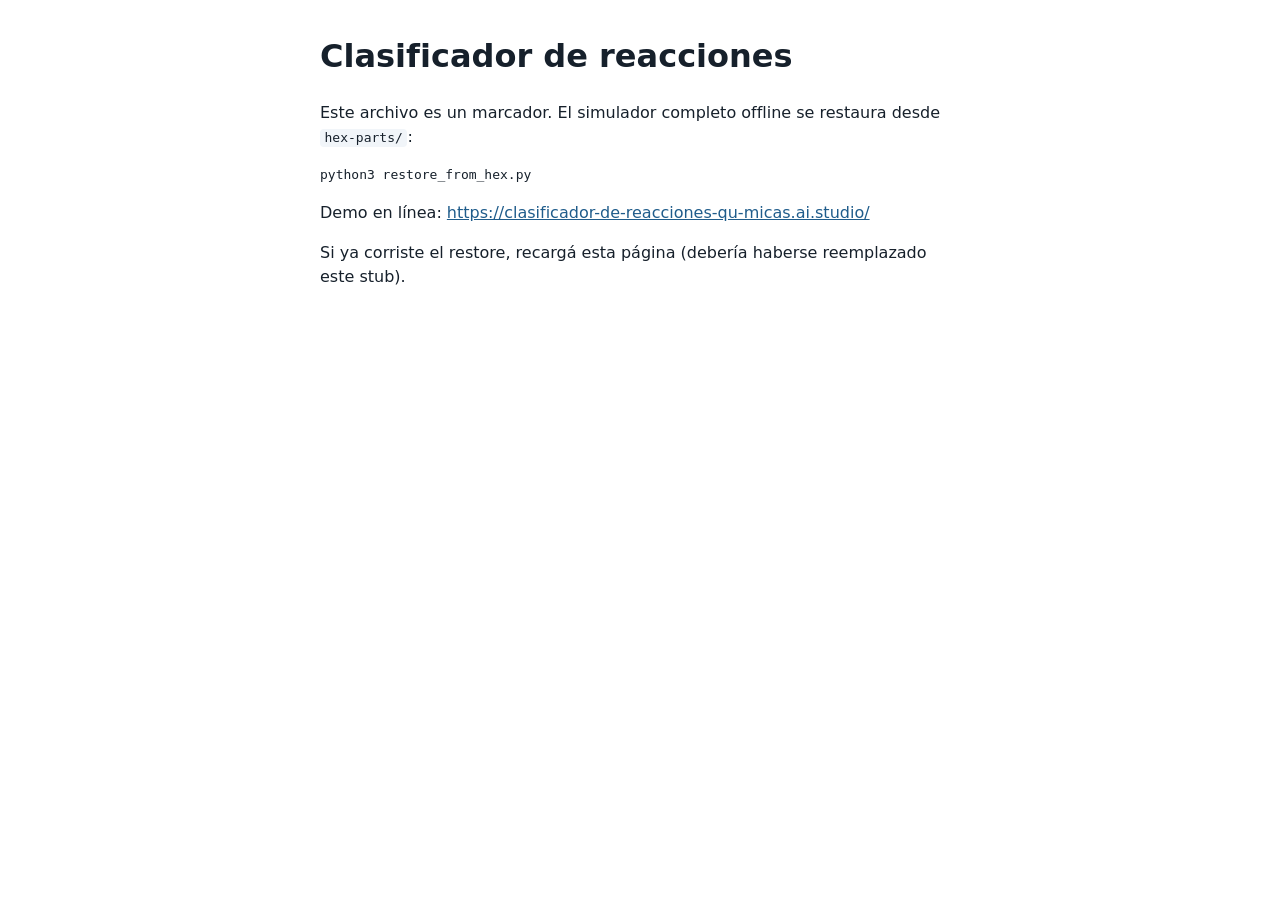
==== clasificador/index.html @ 6ce6cce1 "Add placeholder HTML for velocidad/equilibrio/clasificador (restore from hex-parts)" ====
<!DOCTYPE html>
<html lang="es">
<head>
  <meta charset="UTF-8">
  <meta name="viewport" content="width=device-width, initial-scale=1.0">
  <title>Clasificador de reacciones — cargando…</title>
  <style>
    body { font-family: system-ui, sans-serif; max-width: 40rem; margin: 2rem auto; padding: 0 1rem; line-height: 1.5; color: #16202B; }
    code { background: #F1F5F9; padding: 0.1em 0.35em; border-radius: 4px; }
    a { color: #1F5C8B; }
  </style>
</head>
<body>
  <h1>Clasificador de reacciones</h1>
  <p>Este archivo es un marcador. El simulador completo offline se restaura desde <code>hex-parts/</code>:</p>
  <pre>python3 restore_from_hex.py</pre>
  <p>Demo en línea: <a href="https://clasificador-de-reacciones-qu-micas.ai.studio/">https://clasificador-de-reacciones-qu-micas.ai.studio/</a></p>
  <p>Si ya corriste el restore, recargá esta página (debería haberse reemplazado este stub).</p>
</body>
</html>
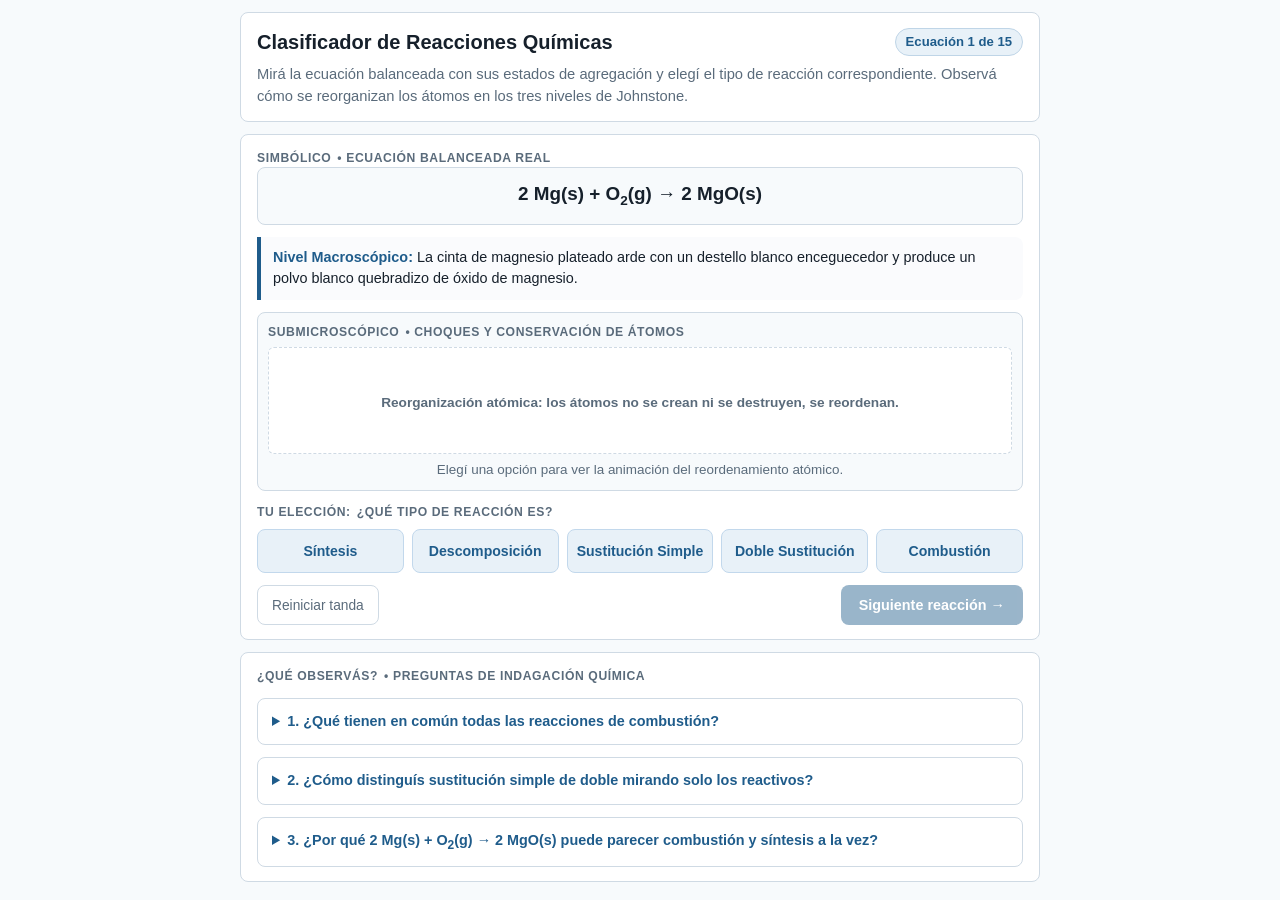
==== commit ca91adf5: "Restore production HTML/JS from hex-parts (AI Studio export)" ====
--- a/clasificador/index.html
+++ b/clasificador/index.html
@@ -1,20 +1,672 @@
 <!DOCTYPE html>
-<html lang="es">
+<html lang="es-AR">
 <head>
   <meta charset="UTF-8">
   <meta name="viewport" content="width=device-width, initial-scale=1.0">
-  <title>Clasificador de reacciones — cargando…</title>
+  <title>Clasificador de Reacciones Químicas - Simulador Educativo</title>
+  <meta name="description" content="Simulador educativo de química para clasificar reacciones integrando los tres niveles de Johnstone: macro, submicro y simbólico.">
   <style>
-    body { font-family: system-ui, sans-serif; max-width: 40rem; margin: 2rem auto; padding: 0 1rem; line-height: 1.5; color: #16202B; }
-    code { background: #F1F5F9; padding: 0.1em 0.35em; border-radius: 4px; }
-    a { color: #1F5C8B; }
+    :root {
+      --bg: #F7FAFC; --panel: #FFFFFF; --border: #CFDAE4; --text: #16202B; --secondary: #5A6B7B;
+      --correct-text: #1B7A4B; --correct-bg: #E6F4EC; --warning-text: #8A5A00; --warning-bg: #FDF3E0;
+      --interactive-text: #1F5C8B; --interactive-bg: #E8F1F8; --radius: 8px;
+    }
+    * { box-sizing: border-box; margin: 0; padding: 0; }
+    body {
+      font-family: -apple-system, BlinkMacSystemFont, "Segoe UI", Roboto, Helvetica, Arial, sans-serif;
+      background-color: var(--bg); color: var(--text); line-height: 1.5; padding: 12px 8px;
+      display: flex; justify-content: center; overflow-x: hidden;
+    }
+    .container { width: 100%; max-width: 800px; display: flex; flex-direction: column; gap: 12px; }
+    header {
+      background: var(--panel); border: 1px solid var(--border); border-radius: var(--radius);
+      padding: 14px 16px; display: flex; flex-direction: column; gap: 6px;
+    }
+    .header-top { display: flex; justify-content: space-between; align-items: center; flex-wrap: wrap; gap: 8px; }
+    h1 { font-size: 1.25rem; font-weight: 700; color: var(--text); }
+    .badge-progress {
+      background: var(--interactive-bg);
+      color: var(--interactive-text);
+      font-size: 0.82rem;
+      font-weight: 600;
+      padding: 3px 10px;
+      border-radius: 16px;
+      border: 1px solid #BFD5E7;
+    }
+    p.lead { color: var(--secondary); font-size: 0.92rem; }
+    .card {
+      background: var(--panel);
+      border: 1px solid var(--border);
+      border-radius: var(--radius);
+      padding: 14px 16px;
+      display: flex;
+      flex-direction: column;
+      gap: 12px;
+    }
+    .section-label {
+      font-size: 0.76rem;
+      text-transform: uppercase;
+      letter-spacing: 0.05em;
+      font-weight: 700;
+      color: var(--secondary);
+      display: flex;
+      align-items: center;
+      gap: 6px;
+    }
+    .equation-box {
+      background: var(--bg);
+      border: 1px solid var(--border);
+      border-radius: var(--radius);
+      padding: 12px;
+      text-align: center;
+      font-size: 1.18rem;
+      font-weight: 600;
+      overflow-x: auto;
+      white-space: nowrap;
+    }
+    .equation-box sub { font-size: 0.72em; }
+    .macro-box {
+      background: #FAFBFD;
+      border-left: 4px solid var(--interactive-text);
+      padding: 10px 12px;
+      border-radius: 0 var(--radius) var(--radius) 0;
+      font-size: 0.9rem;
+    }
+    .macro-box strong { color: var(--interactive-text); }
+    .submicro-container {
+      background: var(--bg);
+      border: 1px solid var(--border);
+      border-radius: var(--radius);
+      padding: 10px;
+      display: flex;
+      flex-direction: column;
+      gap: 6px;
+    }
+    .animation-stage {
+      width: 100%;
+      min-height: 100px;
+      background: #FFFFFF;
+      border: 1px dashed var(--border);
+      border-radius: 6px;
+      display: flex;
+      align-items: center;
+      justify-content: center;
+      overflow: hidden;
+    }
+    svg.diagram { width: 100%; height: auto; max-height: 105px; display: block; }
+    .anim-caption { font-size: 0.84rem; color: var(--secondary); text-align: center; min-height: 20px; }
+    .options-grid {
+      display: grid;
+      grid-template-columns: repeat(auto-fit, minmax(130px, 1fr));
+      gap: 8px;
+    }
+    button.opt-btn {
+      background: var(--interactive-bg);
+      color: var(--interactive-text);
+      border: 1px solid #C2D8EC;
+      padding: 10px 6px;
+      border-radius: var(--radius);
+      font-size: 0.88rem;
+      font-weight: 600;
+      cursor: pointer;
+      text-align: center;
+      transition: background 0.15s, border-color 0.15s;
+      min-height: 44px;
+    }
+    button.opt-btn:hover:not(:disabled) { background: #D8E7F4; border-color: var(--interactive-text); }
+    button.opt-btn:focus-visible { outline: 2px solid var(--interactive-text); outline-offset: 2px; }
+    button.opt-btn:disabled { cursor: not-allowed; opacity: 0.75; }
+    button.opt-btn.correct-choice {
+      background: var(--correct-bg) !important;
+      color: var(--correct-text) !important;
+      border-color: #A3D8B8 !important;
+    }
+    button.opt-btn.wrong-choice {
+      background: var(--warning-bg) !important;
+      color: var(--warning-text) !important;
+      border-color: #E6C88D !important;
+    }
+    .feedback-panel {
+      padding: 12px 14px;
+      border-radius: var(--radius);
+      display: flex;
+      flex-direction: column;
+      gap: 6px;
+      font-size: 0.9rem;
+    }
+    .feedback-panel.success { background: var(--correct-bg); border: 1px solid #BCE3CB; color: #0E5231; }
+    .feedback-panel.warning { background: var(--warning-bg); border: 1px solid #F6DDA8; color: #613F00; }
+    .actions-bar {
+      display: flex;
+      justify-content: space-between;
+      align-items: center;
+      flex-wrap: wrap;
+      gap: 8px;
+    }
+    .btn-secondary {
+      background: transparent;
+      color: var(--secondary);
+      border: 1px solid var(--border);
+      padding: 8px 14px;
+      border-radius: var(--radius);
+      font-size: 0.86rem;
+      cursor: pointer;
+      font-weight: 500;
+      min-height: 40px;
+    }
+    .btn-secondary:hover:not(:disabled) { background: var(--bg); color: var(--text); }
+    .btn-secondary:disabled { opacity: 0.45; cursor: not-allowed; }
+    .btn-primary {
+      background: var(--interactive-text);
+      color: #FFFFFF;
+      border: none;
+      padding: 9px 18px;
+      border-radius: var(--radius);
+      font-size: 0.9rem;
+      font-weight: 600;
+      cursor: pointer;
+      min-height: 40px;
+    }
+    .btn-primary:hover:not(:disabled) { opacity: 0.92; }
+    .btn-primary:disabled { opacity: 0.45; cursor: not-allowed; }
+    details.question-box {
+      border: 1px solid var(--border);
+      border-radius: var(--radius);
+      background: var(--panel);
+      padding: 12px 14px;
+      font-size: 0.9rem;
+    }
+    details.question-box[open] { background: #FAFCFE; border-color: #BFD5E7; }
+    summary.question-title { font-weight: 600; color: var(--interactive-text); cursor: pointer; user-select: none; }
+    .question-answer {
+      margin-top: 8px;
+      color: var(--text);
+      line-height: 1.5;
+      font-size: 0.88rem;
+      border-top: 1px solid var(--border);
+      padding-top: 8px;
+    }
+    .summary-card { text-align: center; gap: 14px; }
+    .summary-grid {
+      display: grid;
+      grid-template-columns: repeat(auto-fit, minmax(120px, 1fr));
+      gap: 8px;
+      margin: 6px 0;
+    }
+    .summary-item {
+      background: var(--bg);
+      border: 1px solid var(--border);
+      padding: 10px;
+      border-radius: var(--radius);
+      display: flex;
+      flex-direction: column;
+      gap: 2px;
+    }
+    .summary-item .cat-name { font-size: 0.8rem; font-weight: 600; color: var(--secondary); }
+    .summary-item .cat-score { font-size: 1.2rem; font-weight: 700; color: var(--text); }
+    .hidden { display: none !important; }
+    @media (max-width: 480px) {
+      body { padding: 8px 4px; }
+      .card, header { padding: 12px 10px; }
+      .options-grid { grid-template-columns: 1fr 1fr; }
+      .options-grid button:nth-child(5) { grid-column: span 2; }
+      .equation-box { font-size: 1.05rem; padding: 10px 6px; }
+    }
   </style>
 </head>
 <body>
-  <h1>Clasificador de reacciones</h1>
-  <p>Este archivo es un marcador. El simulador completo offline se restaura desde <code>hex-parts/</code>:</p>
-  <pre>python3 restore_from_hex.py</pre>
-  <p>Demo en línea: <a href="https://clasificador-de-reacciones-qu-micas.ai.studio/">https://clasificador-de-reacciones-qu-micas.ai.studio/</a></p>
-  <p>Si ya corriste el restore, recargá esta página (debería haberse reemplazado este stub).</p>
+
+<main class="container">
+  <header>
+    <div class="header-top">
+      <h1>Clasificador de Reacciones Químicas</h1>
+      <span id="progress-badge" class="badge-progress" aria-live="polite">Ecuación 1 de 15</span>
+    </div>
+    <p class="lead">
+      Mirá la ecuación balanceada con sus estados de agregación y elegí el tipo de reacción correspondiente. Observá cómo se reorganizan los átomos en los tres niveles de Johnstone.
+    </p>
+  </header>
+
+  <section id="game-section" class="card" aria-labelledby="symbolic-title">
+    <div>
+      <div id="symbolic-title" class="section-label"><span>Simbólico</span> &bull; Ecuación balanceada real</div>
+      <div id="equation-display" class="equation-box" aria-live="polite"></div>
+    </div>
+
+    <div class="macro-box" id="macro-container">
+      <strong>Nivel Macroscópico:</strong> <span id="macro-text">Cargando observación...</span>
+    </div>
+
+    <div class="submicro-container">
+      <div class="section-label"><span>Submicroscópico</span> &bull; Choques y conservación de átomos</div>
+      <div class="animation-stage" id="stage-box" aria-label="Animación de choque y reagrupación atómica">
+        <svg id="animation-svg" class="diagram" viewBox="0 0 520 100" role="img"></svg>
+      </div>
+      <div id="anim-caption" class="anim-caption">Elegí una opción para ver la animación del reordenamiento atómico.</div>
+    </div>
+
+    <div>
+      <div class="section-label" style="margin-bottom: 8px;"><span>Tu elección:</span> ¿Qué tipo de reacción es?</div>
+      <div class="options-grid" role="group" aria-label="Tipos de reacciones químicas">
+        <button type="button" class="opt-btn" data-type="sintesis" aria-label="Clasificar como Síntesis">Síntesis</button>
+        <button type="button" class="opt-btn" data-type="descomposicion" aria-label="Clasificar como Descomposición">Descomposición</button>
+        <button type="button" class="opt-btn" data-type="sust_simple" aria-label="Clasificar como Sustitución Simple">Sustitución Simple</button>
+        <button type="button" class="opt-btn" data-type="doble_sust" aria-label="Clasificar como Doble Sustitución">Doble Sustitución</button>
+        <button type="button" class="opt-btn" data-type="combustion" aria-label="Clasificar como Combustión">Combustión</button>
+      </div>
+    </div>
+
+    <div id="feedback-box" class="feedback-panel hidden" aria-live="polite"></div>
+
+    <div class="actions-bar">
+      <button type="button" id="btn-restart" class="btn-secondary" aria-label="Reiniciar tanda">Reiniciar tanda</button>
+      <div style="display: flex; gap: 8px;">
+        <button type="button" id="btn-replay" class="btn-secondary hidden" aria-label="Repetir animación">Repetir animación</button>
+        <button type="button" id="btn-next" class="btn-primary" disabled aria-label="Avanzar a la siguiente reacción">Siguiente reacción &rarr;</button>
+      </div>
+    </div>
+  </section>
+
+  <section id="summary-section" class="card summary-card hidden" aria-labelledby="summary-title">
+    <h2 id="summary-title" style="font-size: 1.2rem; font-weight: 700;">Ronda completada</h2>
+    <p class="lead">
+      Mirá el resumen de aciertos por cada tipo de reacción. En todas las transformaciones se conservaron los átomos en cantidad y tipo.
+    </p>
+    <div class="summary-grid" id="summary-metrics"></div>
+    <p style="font-size: 0.88rem; color: var(--secondary);">Sin tiempos ni presiones: podés reiniciar para ejercitar con una secuencia aleatoria nueva.</p>
+    <div style="margin-top: 6px;">
+      <button type="button" id="btn-restart-final" class="btn-primary" aria-label="Comenzar otra tanda">Comenzar nueva tanda</button>
+    </div>
+  </section>
+
+  <section class="card" aria-labelledby="questions-panel-title">
+    <div class="section-label" id="questions-panel-title"><span>¿Qué observás?</span> &bull; Preguntas de indagación química</div>
+
+    <details class="question-box">
+      <summary class="question-title">1. ¿Qué tienen en común todas las reacciones de combustión?</summary>
+      <div class="question-answer">
+        En todas las combustiones completas de sustancias orgánicas interviene un combustible y oxígeno gaseoso (O<sub>2</sub>) como comburente. Los productos formados son siempre dióxido de carbono (CO<sub>2</sub>) y vapor de agua (H<sub>2</sub>O), acompañados por una fuerte liberación de energía térmica y lumínica (llama). Cada átomo de C, H y O de los reactivos se conserva rigurosamente en los productos.
+      </div>
+    </details>
+
+    <details class="question-box">
+      <summary class="question-title">2. ¿Cómo distinguís sustitución simple de doble mirando solo los reactivos?</summary>
+      <div class="question-answer">
+        Observá exclusivamente a la izquierda de la flecha:
+        <br>&bull; En la <strong>sustitución simple</strong> tenés <em>un elemento libre</em> (como Zn, Mg o Fe metálico elemental) junto a <em>un compuesto</em> acuoso.
+        <br>&bull; En la <strong>doble sustitución</strong> tenés <em>dos compuestos</em> iniciales (generalmente sales, ácidos o bases iónicas) que intercambian mutuamente sus iones. No hay sustancias elementales libres entre los reactivos.
+      </div>
+    </details>
+
+    <details class="question-box">
+      <summary class="question-title">3. ¿Por qué 2 Mg(s) + O<sub>2</sub>(g) &rarr; 2 MgO(s) puede parecer combustión y síntesis a la vez?</summary>
+      <div class="question-answer">
+        ¡Excelente observación!
+        <br>&bull; Estructuralmente es una <strong>síntesis</strong> porque dos sustancias simples se unen para originar <em>un único producto</em>: óxido de magnesio (red cristalina constituida por unidades de fórmula iónicas Mg<sup>2+</sup> y O<sup>2-</sup>, no por moléculas).
+        <br>&bull; A nivel fenoménico macroscópico arde vigorosamente con el oxígeno liberando un destello cegador y calor, semejante a una combustión. En el programa de secundaria se clasifica primordialmente como síntesis por responder al esquema A + B &rarr; AB.
+      </div>
+    </details>
+  </section>
+</main>
+
+<script>
+  /* Base de datos de 15 reacciones reales verificadas (3 por cada tipo) */
+  const REACCIONES = [
+    // Síntesis
+    { id: 1, tipo: 'sintesis', nombreTipo: 'Síntesis', ecuacionHtml: '2 Mg(s) + O<sub>2</sub>(g) &rarr; 2 MgO(s)', macro: 'La cinta de magnesio plateado arde con un destello blanco enceguecedor y produce un polvo blanco quebradizo de óxido de magnesio.', pista: 'Dos sustancias simples se combinan para originar un único producto compuesto (unidades de fórmula MgO).', esquema: 'A + B &rarr; AB', bloques: { tipo: 'sintesis', a: 'Mg', b: 'O', ab: 'MgO', colA: '#1F5C8B', colB: '#D97706' } },
+    { id: 2, tipo: 'sintesis', nombreTipo: 'Síntesis', ecuacionHtml: 'N<sub>2</sub>(g) + 3 H<sub>2</sub>(g) &rarr; 2 NH<sub>3</sub>(g)', macro: 'Dos gases inodoros e incoloros se combinan a alta presión y temperatura sobre hierro metálico para formar amoníaco con olor picante.', pista: 'Dos elementos moleculares gaseosos se integran dando un único producto gaseoso.', esquema: 'A + B &rarr; AB', bloques: { tipo: 'sintesis', a: 'N', b: 'H', ab: 'NH3', colA: '#1F5C8B', colB: '#1B7A4B' } },
+    { id: 3, tipo: 'sintesis', nombreTipo: 'Síntesis', ecuacionHtml: '2 H<sub>2</sub>(g) + O<sub>2</sub>(g) &rarr; 2 H<sub>2</sub>O(l)', macro: 'Gases incoloros que detonan con una chispa liberando calor y condensando gotas de agua líquida.', pista: 'Dos sustancias elementales se unen para constituir una sola sustancia compuesta líquida.', esquema: 'A + B &rarr; AB', bloques: { tipo: 'sintesis', a: 'H', b: 'O', ab: 'H2O', colA: '#1B7A4B', colB: '#D97706' } },
+    // Descomposición
+    { id: 4, tipo: 'descomposicion', nombreTipo: 'Descomposición', ecuacionHtml: 'CaCO<sub>3</sub>(s) &rarr; CaO(s) + CO<sub>2</sub>(g)', macro: 'Piedra caliza sólida que al calentarse intensamente en horno desprende dióxido de carbono gaseoso y deja cal viva sólida.', pista: 'Un solo compuesto inicial se desdobla por acción del calor en dos sustancias más simples.', esquema: 'AB &rarr; A + B', bloques: { tipo: 'descomposicion', ab: 'CaCO3', a: 'CaO', b: 'CO2', colA: '#5A6B7B', colB: '#7C3AED' } },
+    { id: 5, tipo: 'descomposicion', nombreTipo: 'Descomposición', ecuacionHtml: '2 H<sub>2</sub>O<sub>2</sub>(ac) &rarr; 2 H<sub>2</sub>O(l) + O<sub>2</sub>(g)', macro: 'El agua oxigenada líquida efervesce rápidamente ante una pizca de catalizador, desprendiendo burbujas continuas de oxígeno.', pista: 'Un único compuesto reactivo se escinde produciendo agua líquida y oxígeno gaseoso libre.', esquema: 'AB &rarr; A + B', bloques: { tipo: 'descomposicion', ab: 'H2O2', a: 'H2O', b: 'O2', colA: '#1F5C8B', colB: '#D97706' } },
+    { id: 6, tipo: 'descomposicion', nombreTipo: 'Descomposición', ecuacionHtml: '2 KClO<sub>3</sub>(s) &rarr; 2 KCl(s) + 3 O<sub>2</sub>(g)', macro: 'Cristales blancos que al calentarse funden y liberan abundante gas oxígeno capaz de reavivar una astilla al rojo.', pista: 'Una sal oxigenada ternaria única se fragmenta en una sal binaria sólida y gas diatómico.', esquema: 'AB &rarr; A + B', bloques: { tipo: 'descomposicion', ab: 'KClO3', a: 'KCl', b: 'O2', colA: '#1B7A4B', colB: '#D97706' } },
+    // Sustitución simple
+    { id: 7, tipo: 'sust_simple', nombreTipo: 'Sustitución Simple', ecuacionHtml: 'Zn(s) + CuSO<sub>4</sub>(ac) &rarr; ZnSO<sub>4</sub>(ac) + Cu(s)', macro: 'La solución azul de cobre se aclara gradualmente mientras la placa de cinc se recubre de una capa de cobre metálico rojizo.', pista: 'El cinc metálico más activo en la serie electroquímica desplaza al catión cobre de su sal.', esquema: 'A + BC &rarr; AC + B', bloques: { tipo: 'sust_simple', a: 'Zn', b: 'Cu', c: 'SO4', colA: '#1F5C8B', colB: '#B45309', colC: '#0D9488' } },
+    { id: 8, tipo: 'sust_simple', nombreTipo: 'Sustitución Simple', ecuacionHtml: 'Mg(s) + 2 HCl(ac) &rarr; MgCl<sub>2</sub>(ac) + H<sub>2</sub>(g)', macro: 'La tira de magnesio se disuelve de inmediato con fuerte efervescencia de hidrógeno gaseoso y calentamiento del tubo.', pista: 'Un metal activo libre desplaza al hidrógeno del ácido clorhídrico liberándolo como gas H2.', esquema: 'A + BC &rarr; AC + B', bloques: { tipo: 'sust_simple', a: 'Mg', b: 'H', c: 'Cl', colA: '#1F5C8B', colB: '#1B7A4B', colC: '#D97706' } },
+    { id: 9, tipo: 'sust_simple', nombreTipo: 'Sustitución Simple', ecuacionHtml: 'Fe(s) + CuSO<sub>4</sub>(ac) &rarr; FeSO<sub>4</sub>(ac) + Cu(s)', macro: 'Un clavo de hierro sumergido en solución azulada se recubre rápidamente de cobre rojizo y el líquido toma un tinte verdoso.', pista: 'El hierro elemental desplaza al ion cobre de la solución acuosa porque el Fe es más activo que el Cu.', esquema: 'A + BC &rarr; AC + B', bloques: { tipo: 'sust_simple', a: 'Fe', b: 'Cu', c: 'SO4', colA: '#475569', colB: '#B45309', colC: '#0D9488' } },
+    // Doble sustitución
+    { id: 10, tipo: 'doble_sust', nombreTipo: 'Doble Sustitución', ecuacionHtml: 'AgNO<sub>3</sub>(ac) + NaCl(ac) &rarr; AgCl(s) + NaNO<sub>3</sub>(ac)', macro: 'Al juntar dos soluciones transparentes se forma un precipitado lechoso blanco de cloruro de plata que decanta.', pista: 'Dos compuestos iónicos disueltos intercambian aniones; precipita el compuesto insoluble AgCl.', esquema: 'AB + CD &rarr; AD + CB', bloques: { tipo: 'doble_sust', a: 'Ag', b: 'NO3', c: 'Na', d: 'Cl', colA: '#6366F1', colB: '#0EA5E9', colC: '#F59E0B', colD: '#10B981' } },
+    { id: 11, tipo: 'doble_sust', nombreTipo: 'Doble Sustitución', ecuacionHtml: 'BaCl<sub>2</sub>(ac) + Na<sub>2</sub>SO<sub>4</sub>(ac) &rarr; BaSO<sub>4</sub>(s) + 2 NaCl(ac)', macro: 'Dos líquidos incoloros forman una turbidez blanca densa instantánea de sulfato de bario insoluble.', pista: 'Dos sales intercambian sus iones formando el precipitado sólido BaSO4.', esquema: 'AB + CD &rarr; AD + CB', bloques: { tipo: 'doble_sust', a: 'Ba', b: 'Cl', c: 'Na', d: 'SO4', colA: '#8B5CF6', colB: '#10B981', colC: '#F59E0B', colD: '#EC4899' } },
+    { id: 12, tipo: 'doble_sust', nombreTipo: 'Doble Sustitución', ecuacionHtml: 'HCl(ac) + NaOH(ac) &rarr; NaCl(ac) + H<sub>2</sub>O(l)', macro: 'Neutralización ácido-base sin precipitado pero con notable aumento de temperatura en el recipiente.', pista: 'Los iones H+ y OH- intercambian sus parejas y forman agua líquida molecular muy estable.', esquema: 'AB + CD &rarr; AD + CB', bloques: { tipo: 'doble_sust', a: 'H', b: 'Cl', c: 'Na', d: 'OH', colA: '#EF4444', colB: '#10B981', colC: '#F59E0B', colD: '#3B82F6' } },
+    // Combustión
+    { id: 13, tipo: 'combustion', nombreTipo: 'Combustión', ecuacionHtml: 'C<sub>3</sub>H<sub>8</sub>(g) + 5 O<sub>2</sub>(g) &rarr; 3 CO<sub>2</sub>(g) + 4 H<sub>2</sub>O(g)', macro: 'El gas propano arde con llama azul vigorosa desprendiendo calor, dióxido de carbono y vapor de agua.', pista: 'Un hidrocarburo reacciona con O2 produciendo CO2, H2O y liberando energía térmica.', esquema: 'Combustible + O<sub>2</sub> &rarr; CO<sub>2</sub> + H<sub>2</sub>O', bloques: { tipo: 'combustion', fuel: 'C3H8', colFuel: '#1F5C8B' } },
+    { id: 14, tipo: 'combustion', nombreTipo: 'Combustión', ecuacionHtml: 'CH<sub>4</sub>(g) + 2 O<sub>2</sub>(g) &rarr; CO<sub>2</sub>(g) + 2 H<sub>2</sub>O(g)', macro: 'El gas metano de la hornalla arde en combustión completa liberando calor y empañando superficies frías con vapor.', pista: 'Un alcano se oxida totalmente con oxígeno comburente dando dióxido de carbono y agua gaseosa.', esquema: 'Combustible + O<sub>2</sub> &rarr; CO<sub>2</sub> + H<sub>2</sub>O', bloques: { tipo: 'combustion', fuel: 'CH4', colFuel: '#1F5C8B' } },
+    { id: 15, tipo: 'combustion', nombreTipo: 'Combustión', ecuacionHtml: 'C<sub>2</sub>H<sub>5</sub>OH(l) + 3 O<sub>2</sub>(g) &rarr; 2 CO<sub>2</sub>(g) + 3 H<sub>2</sub>O(g)', macro: 'El bioetanol líquido arde con llama limpia liberando calor y evaporándose por completo sin dejar cenizas.', pista: 'Un compuesto orgánico reacciona enérgicamente con dioxígeno gaseoso rindiendo CO2 y H2O.', esquema: 'Combustible + O<sub>2</sub> &rarr; CO<sub>2</sub> + H<sub>2</sub>O', bloques: { tipo: 'combustion', fuel: 'C2H5OH', colFuel: '#1F5C8B' } }
+  ];
+
+  /* Justificaciones pedagógicas al descartar una opción */
+  const ERRORES_TIPO = {
+    sintesis: 'Elegiste Síntesis, pero en una síntesis debe formarse un único producto a partir de dos o más reactivos (A + B &rarr; AB).',
+    descomposicion: 'Elegiste Descomposición, pero en una descomposición debe partirse de un único reactivo que se divide (AB &rarr; A + B).',
+    sust_simple: 'Elegiste Sustitución Simple, pero acá no hay un elemento simple libre desplazando a otro en un compuesto (A + BC &rarr; AC + B).',
+    doble_sust: 'Elegiste Doble Sustitución, pero acá no ocurre un intercambio recíproco de iones entre dos compuestos (AB + CD &rarr; AD + CB).',
+    combustion: 'Elegiste Combustión, pero en una combustión debe reaccionar un combustible con O2 para generar CO2 y H2O liberando calor.'
+  };
+
+  /* Variables de estado */
+  let ordenPreguntas = [];
+  let indiceActual = 0;
+  let respondido = false;
+  let animacionEnCurso = false;
+  let aciertosPorTipo = {
+    sintesis: { aciertos: 0, total: 0 },
+    descomposicion: { aciertos: 0, total: 0 },
+    sust_simple: { aciertos: 0, total: 0 },
+    doble_sust: { aciertos: 0, total: 0 },
+    combustion: { aciertos: 0, total: 0 }
+  };
+
+  /* Nodos del DOM */
+  const eqDisplay = document.getElementById('equation-display');
+  const macroText = document.getElementById('macro-text');
+  const progressBadge = document.getElementById('progress-badge');
+  const animSvg = document.getElementById('animation-svg');
+  const animCaption = document.getElementById('anim-caption');
+  const feedbackBox = document.getElementById('feedback-box');
+  const btnNext = document.getElementById('btn-next');
+  const btnReplay = document.getElementById('btn-replay');
+  const btnRestart = document.getElementById('btn-restart');
+  const btnRestartFinal = document.getElementById('btn-restart-final');
+  const optButtons = document.querySelectorAll('.opt-btn');
+  const gameSection = document.getElementById('game-section');
+  const summarySection = document.getElementById('summary-section');
+  const summaryMetrics = document.getElementById('summary-metrics');
+
+  /* Inicializar o reiniciar tanda de 15 preguntas */
+  function iniciarTanda() {
+    ordenPreguntas = [...Array(REACCIONES.length).keys()].sort(() => Math.random() - 0.5);
+    indiceActual = 0;
+    animacionEnCurso = false;
+    aciertosPorTipo = {
+      sintesis: { aciertos: 0, total: 0 },
+      descomposicion: { aciertos: 0, total: 0 },
+      sust_simple: { aciertos: 0, total: 0 },
+      doble_sust: { aciertos: 0, total: 0 },
+      combustion: { aciertos: 0, total: 0 }
+    };
+    REACCIONES.forEach(r => { aciertosPorTipo[r.tipo].total++; });
+    summarySection.classList.add('hidden');
+    gameSection.classList.remove('hidden');
+    cargarReaccion(0);
+  }
+
+  /* Cargar reacción y desbloquear controles */
+  function cargarReaccion(idx) {
+    respondido = false;
+    animacionEnCurso = false;
+    const reaccion = REACCIONES[ordenPreguntas[idx]];
+    progressBadge.textContent = `Ecuación ${idx + 1} de ${REACCIONES.length}`;
+    eqDisplay.innerHTML = reaccion.ecuacionHtml;
+    macroText.textContent = reaccion.macro;
+
+    optButtons.forEach(btn => {
+      btn.disabled = false;
+      btn.classList.remove('correct-choice', 'wrong-choice');
+    });
+
+    feedbackBox.className = 'feedback-panel hidden';
+    feedbackBox.innerHTML = '';
+    btnNext.disabled = true;
+    btnReplay.classList.add('hidden');
+
+    animSvg.innerHTML = `
+      <rect x="0" y="0" width="520" height="100" fill="#FFFFFF" />
+      <text x="260" y="52" font-size="13" font-weight="600" fill="#5A6B7B" text-anchor="middle" dominant-baseline="central">
+        Reorganización atómica: los átomos no se crean ni se destruyen, se reordenan.
+      </text>
+    `;
+    animCaption.textContent = 'Elegí una opción para ver la animación del reordenamiento atómico.';
+  }
+
+  /* Animaciones SVG de colisión y reordenamiento de partículas */
+  function animarReagrupacion(reaccion) {
+    animacionEnCurso = true;
+    btnReplay.disabled = true;
+    const b = reaccion.bloques;
+
+    if (b.tipo === 'sintesis') {
+      animCaption.innerHTML = `<strong>Choque y unión:</strong> Los bloques A y B colisionan de frente y se combinan en [AB]. Se conservan todos los átomos.`;
+      animSvg.innerHTML = `
+        <style>
+          @keyframes clashA { 0% { transform: translateX(0); } 45% { transform: translateX(95px); } 55% { transform: translateX(85px); } 100% { transform: translateX(100px); } }
+          @keyframes clashB { 0% { transform: translateX(0); } 45% { transform: translateX(-95px); } 55% { transform: translateX(-85px); } 100% { transform: translateX(-100px); } }
+          @keyframes sWave { 0%, 40% { opacity: 0; transform: scale(0.3); } 48% { opacity: 1; transform: scale(1.4); } 65%, 100% { opacity: 0; transform: scale(2.2); } }
+          @keyframes fadeP { 0%, 40% { opacity: 1; } 48%, 100% { opacity: 0; } }
+          @keyframes lblP { 0%, 55% { opacity: 0; } 100% { opacity: 1; } }
+          .sintA { animation: clashA 1.8s ease-in-out forwards; }
+          .sintB { animation: clashB 1.8s ease-in-out forwards; }
+          .plusS { animation: fadeP 1.8s ease-in-out forwards; }
+          .waveS { transform-origin: 260px 50px; animation: sWave 1.8s ease-in-out forwards; }
+          .lblP { animation: lblP 1.8s ease-in-out forwards; }
+        </style>
+        <rect x="0" y="0" width="520" height="100" fill="#FFFFFF"/>
+        <text x="260" y="50" font-size="22" font-weight="700" fill="#5A6B7B" text-anchor="middle" dominant-baseline="central" class="plusS">+</text>
+        <circle cx="260" cy="50" r="18" fill="none" stroke="#D97706" stroke-width="2.5" class="waveS"/>
+        <g class="sintA">
+          <rect x="110" y="26" width="55" height="48" rx="6" fill="${b.colA}" stroke="#16202B" stroke-width="1.5"/>
+          <text x="137" y="50" font-size="13" font-weight="700" fill="#FFFFFF" text-anchor="middle" dominant-baseline="central">${b.a}</text>
+        </g>
+        <g class="sintB">
+          <rect x="355" y="26" width="55" height="48" rx="6" fill="${b.colB}" stroke="#16202B" stroke-width="1.5"/>
+          <text x="382" y="50" font-size="13" font-weight="700" fill="#FFFFFF" text-anchor="middle" dominant-baseline="central">${b.b}</text>
+        </g>
+        <text x="260" y="86" font-size="12" font-weight="700" fill="#1B7A4B" text-anchor="middle" class="lblP">Producto único: [${b.ab}]</text>
+      `;
+    } else if (b.tipo === 'descomposicion') {
+      animCaption.innerHTML = `<strong>Ruptura por energía:</strong> El enlace de [AB] se rompe por calor o catalizador y se separan los fragmentos A y B.`;
+      animSvg.innerHTML = `
+        <style>
+          @keyframes splitA { 0% { transform: translateX(0); } 30% { transform: translateX(5px); } 45% { transform: translateX(-20px); } 100% { transform: translateX(-105px); } }
+          @keyframes splitB { 0% { transform: translateX(0); } 30% { transform: translateX(-5px); } 45% { transform: translateX(20px); } 100% { transform: translateX(105px); } }
+          @keyframes sparkB { 0%, 25% { opacity: 0; transform: scale(0.5); } 35% { opacity: 1; transform: scale(1.3); } 50%, 100% { opacity: 0; } }
+          @keyframes appSign { 0%, 45% { opacity: 0; } 100% { opacity: 1; } }
+          .dA { animation: splitA 1.8s ease-in-out forwards; }
+          .dB { animation: splitB 1.8s ease-in-out forwards; }
+          .spark { transform-origin: 260px 50px; animation: sparkB 1.8s ease-in-out forwards; }
+          .signD { animation: appSign 1.8s ease-in-out forwards; }
+        </style>
+        <rect x="0" y="0" width="520" height="100" fill="#FFFFFF"/>
+        <circle cx="260" cy="50" r="14" fill="#FDE68A" stroke="#D97706" stroke-width="2" class="spark"/>
+        <text x="260" y="50" font-size="22" font-weight="700" fill="#5A6B7B" text-anchor="middle" dominant-baseline="central" class="signD">+</text>
+        <g class="dA">
+          <rect x="205" y="26" width="55" height="48" rx="6" fill="${b.colA}" stroke="#16202B" stroke-width="1.5"/>
+          <text x="232" y="50" font-size="12" font-weight="700" fill="#FFFFFF" text-anchor="middle" dominant-baseline="central">${b.a}</text>
+        </g>
+        <g class="dB">
+          <rect x="260" y="26" width="55" height="48" rx="6" fill="${b.colB}" stroke="#16202B" stroke-width="1.5"/>
+          <text x="287" y="50" font-size="12" font-weight="700" fill="#FFFFFF" text-anchor="middle" dominant-baseline="central">${b.b}</text>
+        </g>
+        <text x="260" y="86" font-size="12" font-weight="700" fill="#1F5C8B" text-anchor="middle" class="signD">[${b.ab}] &rarr; [${b.a}] + [${b.b}]</text>
+      `;
+    } else if (b.tipo === 'sust_simple') {
+      animCaption.innerHTML = `<strong>Desplazamiento directo:</strong> El átomo libre [A] choca con [BC], expulsa a [B] y se enlaza con [C] formando [AC].`;
+      animSvg.innerHTML = `
+        <style>
+          @keyframes bumpA { 0% { transform: translateX(0); } 45% { transform: translateX(140px); } 55% { transform: translateX(130px); } 100% { transform: translateX(150px); } }
+          @keyframes ejectB { 0%, 45% { transform: translateX(0); } 60% { transform: translateX(50px); } 100% { transform: translateX(170px); } }
+          @keyframes stayC { 0%, 45% { transform: translateX(0); } 100% { transform: translateX(25px); } }
+          .hitA { animation: bumpA 1.9s ease-in-out forwards; }
+          .outB { animation: ejectB 1.9s ease-in-out forwards; }
+          .adjC { animation: stayC 1.9s ease-in-out forwards; }
+        </style>
+        <rect x="0" y="0" width="520" height="100" fill="#FFFFFF"/>
+        <g class="hitA">
+          <rect x="50" y="26" width="50" height="48" rx="6" fill="${b.colA}" stroke="#16202B" stroke-width="1.5"/>
+          <text x="75" y="50" font-size="12" font-weight="700" fill="#FFFFFF" text-anchor="middle" dominant-baseline="central">${b.a}</text>
+        </g>
+        <g class="outB">
+          <rect x="235" y="26" width="50" height="48" rx="6" fill="${b.colB}" stroke="#16202B" stroke-width="1.5"/>
+          <text x="260" y="50" font-size="12" font-weight="700" fill="#FFFFFF" text-anchor="middle" dominant-baseline="central">${b.b}</text>
+        </g>
+        <g class="adjC">
+          <rect x="285" y="26" width="50" height="48" rx="6" fill="${b.colC}" stroke="#16202B" stroke-width="1.5"/>
+          <text x="310" y="50" font-size="12" font-weight="700" fill="#FFFFFF" text-anchor="middle" dominant-baseline="central">${b.c}</text>
+        </g>
+        <text x="260" y="88" font-size="12" font-weight="700" fill="#5A6B7B" text-anchor="middle">A + BC &rarr; AC + B</text>
+      `;
+    } else if (b.tipo === 'doble_sust') {
+      animCaption.innerHTML = `<strong>Intercambio mutuo de iones:</strong> [AB] y [CD] colisionan e intercambian sus parejas formando [AD] y [CB].`;
+      animSvg.innerHTML = `
+        <style>
+          @keyframes swapB { 0% { transform: translate(0, 0); } 45% { transform: translate(75px, -24px); } 100% { transform: translate(175px, 0); } }
+          @keyframes swapD { 0% { transform: translate(0, 0); } 45% { transform: translate(-75px, 24px); } 100% { transform: translate(-175px, 0); } }
+          .swB { animation: swapB 1.9s ease-in-out forwards; }
+          .swD { animation: swapD 1.9s ease-in-out forwards; }
+        </style>
+        <rect x="0" y="0" width="520" height="100" fill="#FFFFFF"/>
+        <rect x="85" y="26" width="48" height="48" rx="6" fill="${b.colA}" stroke="#16202B" stroke-width="1.5"/>
+        <text x="109" y="50" font-size="12" font-weight="700" fill="#FFFFFF" text-anchor="middle" dominant-baseline="central">${b.a}</text>
+        <g class="swB">
+          <rect x="133" y="26" width="48" height="48" rx="6" fill="${b.colB}" stroke="#16202B" stroke-width="1.5"/>
+          <text x="157" y="50" font-size="12" font-weight="700" fill="#FFFFFF" text-anchor="middle" dominant-baseline="central">${b.b}</text>
+        </g>
+        <rect x="290" y="26" width="48" height="48" rx="6" fill="${b.colC}" stroke="#16202B" stroke-width="1.5"/>
+        <text x="314" y="50" font-size="12" font-weight="700" fill="#FFFFFF" text-anchor="middle" dominant-baseline="central">${b.c}</text>
+        <g class="swD">
+          <rect x="338" y="26" width="48" height="48" rx="6" fill="${b.colD}" stroke="#16202B" stroke-width="1.5"/>
+          <text x="362" y="50" font-size="12" font-weight="700" fill="#FFFFFF" text-anchor="middle" dominant-baseline="central">${b.d}</text>
+        </g>
+        <text x="260" y="88" font-size="12" font-weight="700" fill="#5A6B7B" text-anchor="middle">AB + CD &rarr; AD + CB (intercambio iónico)</text>
+      `;
+    } else if (b.tipo === 'combustion') {
+      animCaption.innerHTML = `<strong>Oxidación enérgica:</strong> Los enlaces de C y H colisionan con O<sub>2</sub> liberando calor y reorganizándose en CO<sub>2</sub> y H<sub>2</sub>O.`;
+      animSvg.innerHTML = `
+        <style>
+          @keyframes rShift { 0% { transform: scale(1); opacity: 1; } 45% { transform: translateX(65px) scale(1.04); } 55% { opacity: 0.6; } 100% { transform: translateX(85px); opacity: 0; } }
+          @keyframes flmP { 0%, 35% { opacity: 0; transform: scale(0.3); } 50% { opacity: 1; transform: scale(1.3); } 65%, 100% { opacity: 0; } }
+          @keyframes pIn { 0%, 50% { opacity: 0; transform: translateY(8px); } 100% { opacity: 1; transform: translateY(0); } }
+          .rShift { animation: rShift 1.9s ease-in-out forwards; }
+          .flm { transform-origin: 250px 50px; animation: flmP 1.9s ease-in-out forwards; }
+          .pIn { animation: pIn 1.9s ease-in-out forwards; }
+        </style>
+        <rect x="0" y="0" width="520" height="100" fill="#FFFFFF"/>
+        <g class="rShift">
+          <rect x="55" y="26" width="70" height="48" rx="6" fill="${b.colFuel}" stroke="#16202B" stroke-width="1.5"/>
+          <text x="90" y="50" font-size="12" font-weight="700" fill="#FFFFFF" text-anchor="middle" dominant-baseline="central">${b.fuel}</text>
+          <text x="145" y="50" font-size="18" font-weight="700" fill="#5A6B7B" text-anchor="middle" dominant-baseline="central">+</text>
+          <rect x="165" y="26" width="55" height="48" rx="6" fill="#D97706" stroke="#16202B" stroke-width="1.5"/>
+          <text x="192" y="50" font-size="13" font-weight="700" fill="#FFFFFF" text-anchor="middle" dominant-baseline="central">O₂</text>
+        </g>
+        <circle cx="250" cy="50" r="22" fill="#F59E0B" stroke="#B45309" stroke-width="2" class="flm"/>
+        <g class="pIn">
+          <text x="250" y="50" font-size="14" font-weight="700" fill="#B45309" text-anchor="middle" dominant-baseline="central">&rarr; &Delta; &rarr;</text>
+          <rect x="320" y="26" width="60" height="48" rx="6" fill="#7C3AED" stroke="#16202B" stroke-width="1.5"/>
+          <text x="350" y="50" font-size="12" font-weight="700" fill="#FFFFFF" text-anchor="middle" dominant-baseline="central">CO₂</text>
+          <text x="395" y="50" font-size="18" font-weight="700" fill="#5A6B7B" text-anchor="middle" dominant-baseline="central">+</text>
+          <rect x="410" y="26" width="60" height="48" rx="6" fill="#0D9488" stroke="#16202B" stroke-width="1.5"/>
+          <text x="440" y="50" font-size="12" font-weight="700" fill="#FFFFFF" text-anchor="middle" dominant-baseline="central">H₂O</text>
+        </g>
+        <text x="260" y="88" font-size="12" font-weight="700" fill="#B45309" text-anchor="middle">Combustible + O₂ &rarr; CO₂ + H₂O + calor</text>
+      `;
+    }
+
+    setTimeout(() => {
+      animacionEnCurso = false;
+      btnReplay.disabled = false;
+    }, 1950);
+  }
+
+  /* Evaluar opción y bloquear situaciones anómalas */
+  function evaluarOpcion(tipoElegido, botonElemento) {
+    if (respondido) return;
+    respondido = true;
+
+    const reaccion = REACCIONES[ordenPreguntas[indiceActual]];
+    const esCorrecto = (tipoElegido === reaccion.tipo);
+
+    // Deshabilitar todos los botones para evitar combinaciones imposibles o votos dobles
+    optButtons.forEach(btn => {
+      btn.disabled = true;
+      if (btn.dataset.type === reaccion.tipo) {
+        btn.classList.add('correct-choice');
+      }
+    });
+
+    btnReplay.classList.remove('hidden');
+    animarReagrupacion(reaccion);
+
+    feedbackBox.classList.remove('hidden');
+    if (esCorrecto) {
+      aciertosPorTipo[reaccion.tipo].aciertos++;
+      feedbackBox.className = 'feedback-panel success';
+      feedbackBox.innerHTML = `
+        <div><strong>&iexcl;Muy bien deducido!</strong> Es una reacción de <strong>${reaccion.nombreTipo}</strong>.</div>
+        <div><strong>Pista clave:</strong> ${reaccion.pista}</div>
+        <div style="font-size: 0.84rem; color: #0E5231;">Nivel simbólico: responde al esquema <em>${reaccion.esquema}</em>.</div>
+      `;
+    } else {
+      botonElemento.classList.add('wrong-choice');
+      feedbackBox.className = 'feedback-panel warning';
+      const motivoError = ERRORES_TIPO[tipoElegido] || 'La opción no corresponde con el patrón de esta reacción.';
+      feedbackBox.innerHTML = `
+        <div><strong>Respuesta incorrecta:</strong> Esta reacción es una <strong>${reaccion.nombreTipo}</strong>.</div>
+        <div><strong>¿Por qué no corresponde tu opción?</strong> ${motivoError}</div>
+        <div><strong>Pista para identificarla:</strong> ${reaccion.pista}</div>
+      `;
+    }
+
+    btnNext.disabled = false;
+    btnNext.focus();
+  }
+
+  /* Avanzar de ecuación */
+  function avanzar() {
+    if (!respondido) return;
+    indiceActual++;
+    if (indiceActual < REACCIONES.length) {
+      cargarReaccion(indiceActual);
+    } else {
+      mostrarResumenFinal();
+    }
+  }
+
+  /* Resumen final pedagógico */
+  function mostrarResumenFinal() {
+    gameSection.classList.add('hidden');
+    summarySection.classList.remove('hidden');
+
+    const nombres = {
+      sintesis: 'Síntesis',
+      descomposicion: 'Descomposición',
+      sust_simple: 'Sustitución Simple',
+      doble_sust: 'Doble Sustitución',
+      combustion: 'Combustión'
+    };
+
+    summaryMetrics.innerHTML = '';
+    Object.keys(aciertosPorTipo).forEach(k => {
+      const data = aciertosPorTipo[k];
+      const div = document.createElement('div');
+      div.className = 'summary-item';
+      div.innerHTML = `
+        <span class="cat-name">${nombres[k]}</span>
+        <span class="cat-score">${data.aciertos} / ${data.total}</span>
+        <span style="font-size: 0.76rem; color: var(--secondary);">aciertos</span>
+      `;
+      summaryMetrics.appendChild(div);
+    });
+    btnRestartFinal.focus();
+  }
+
+  /* Registro de eventos accesibles */
+  optButtons.forEach(btn => {
+    btn.addEventListener('click', () => {
+      evaluarOpcion(btn.dataset.type, btn);
+    });
+  });
+
+  btnNext.addEventListener('click', avanzar);
+  btnRestart.addEventListener('click', iniciarTanda);
+  btnRestartFinal.addEventListener('click', iniciarTanda);
+  btnReplay.addEventListener('click', () => {
+    if (respondido && !animacionEnCurso) {
+      animarReagrupacion(REACCIONES[ordenPreguntas[indiceActual]]);
+    }
+  });
+
+  // Inicio automático
+  iniciarTanda();
+</script>
+
 </body>
 </html>
